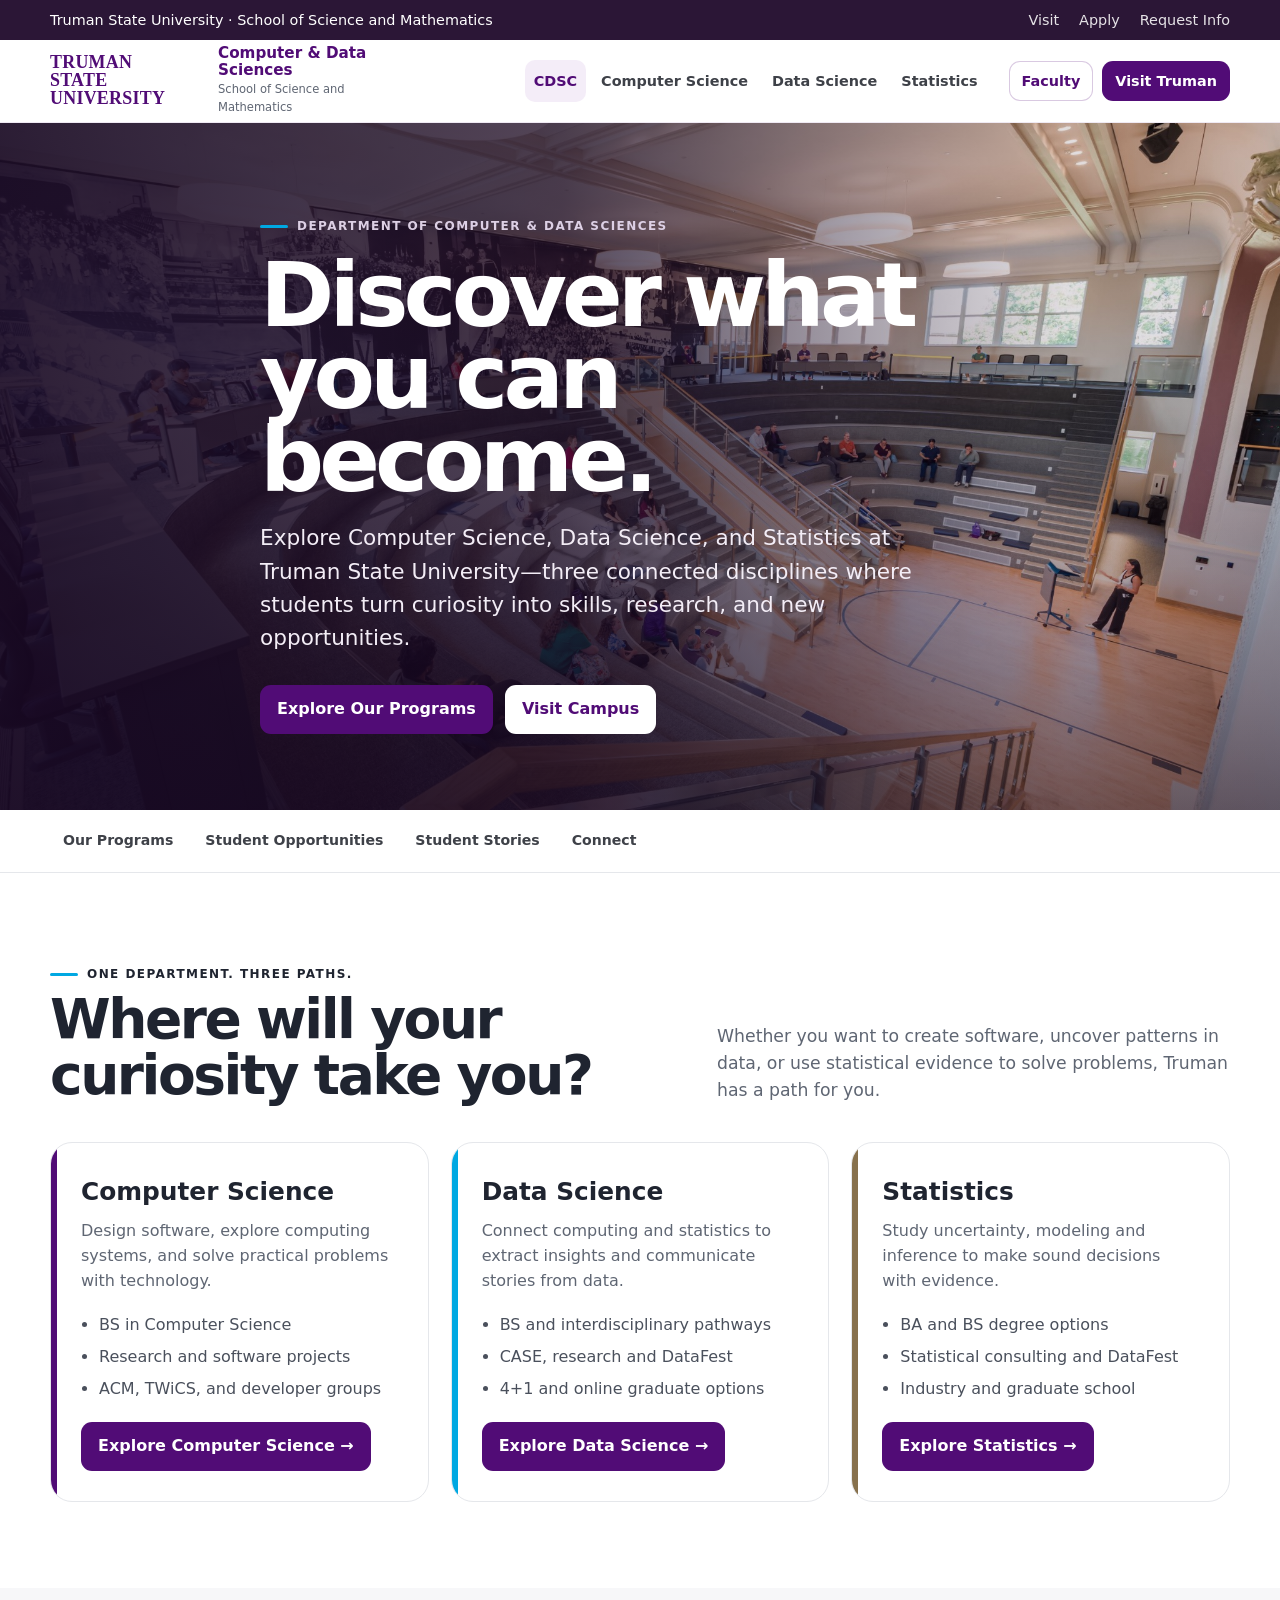
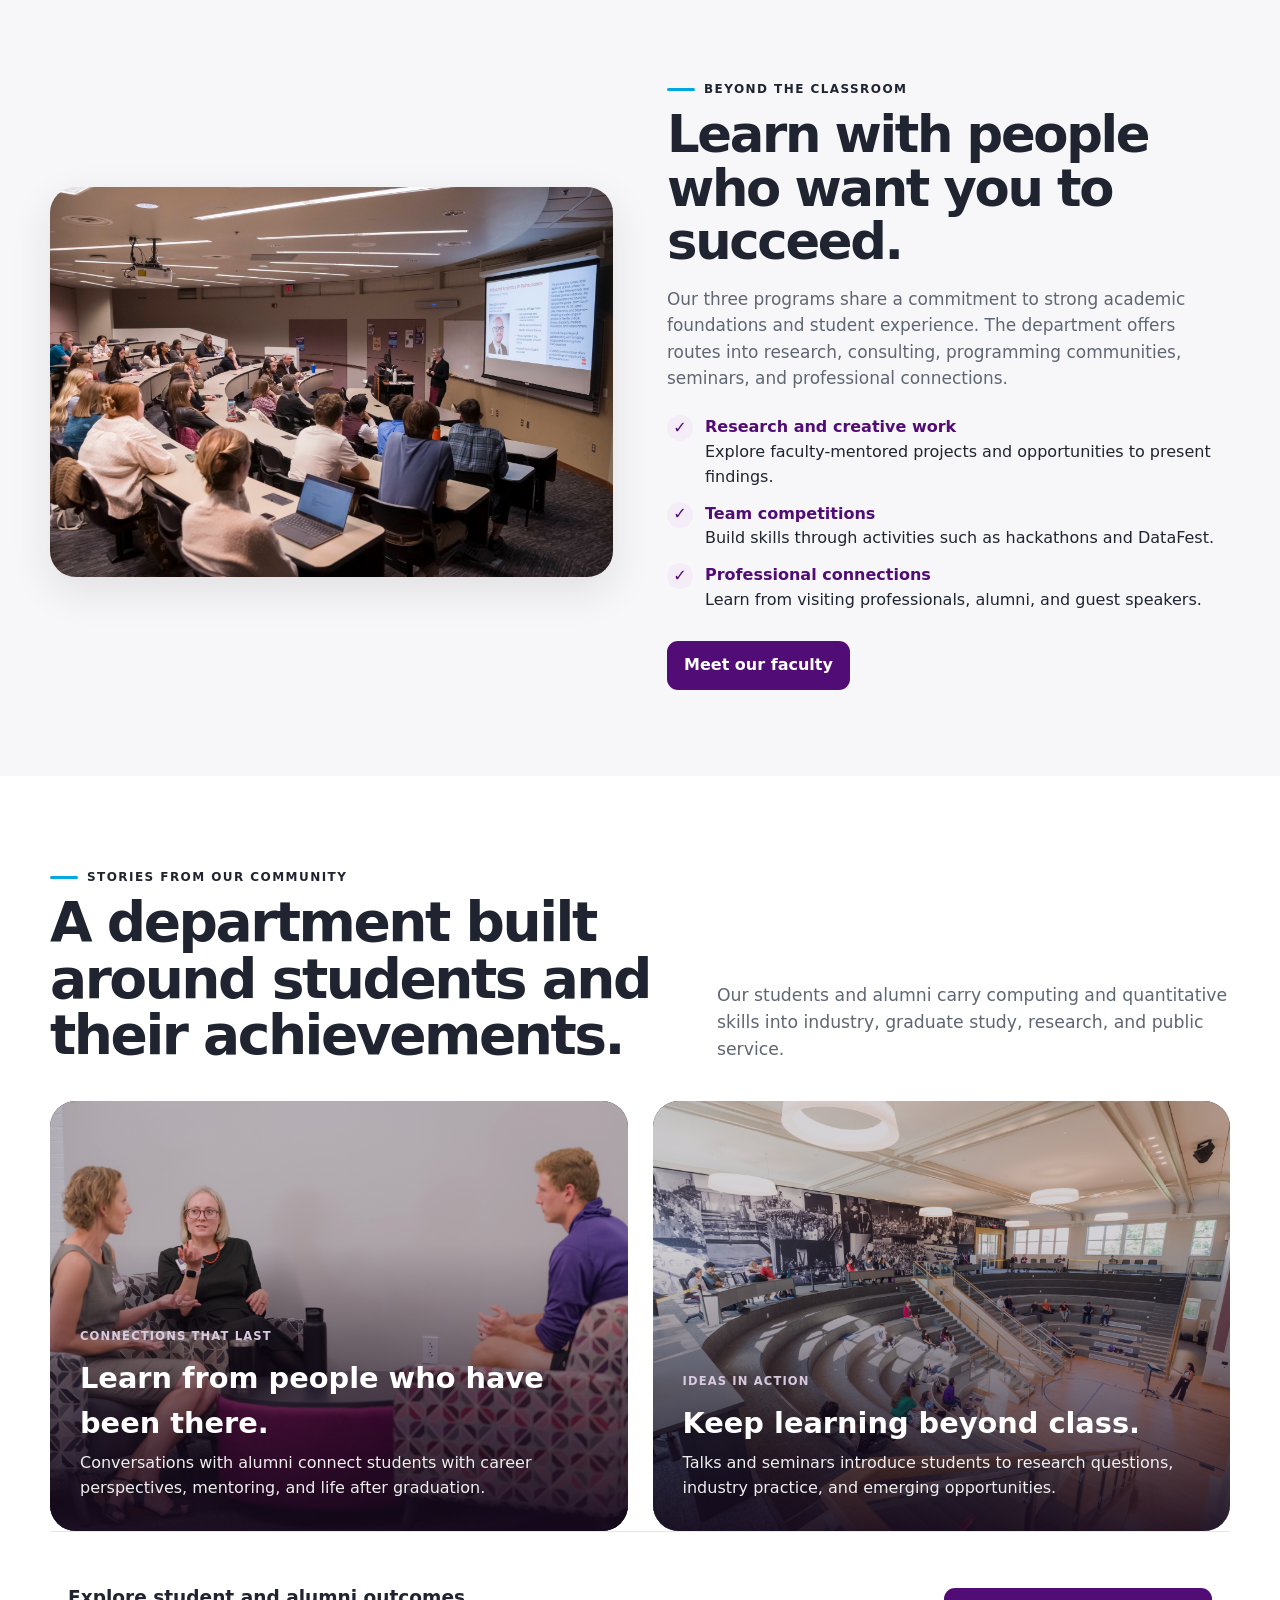
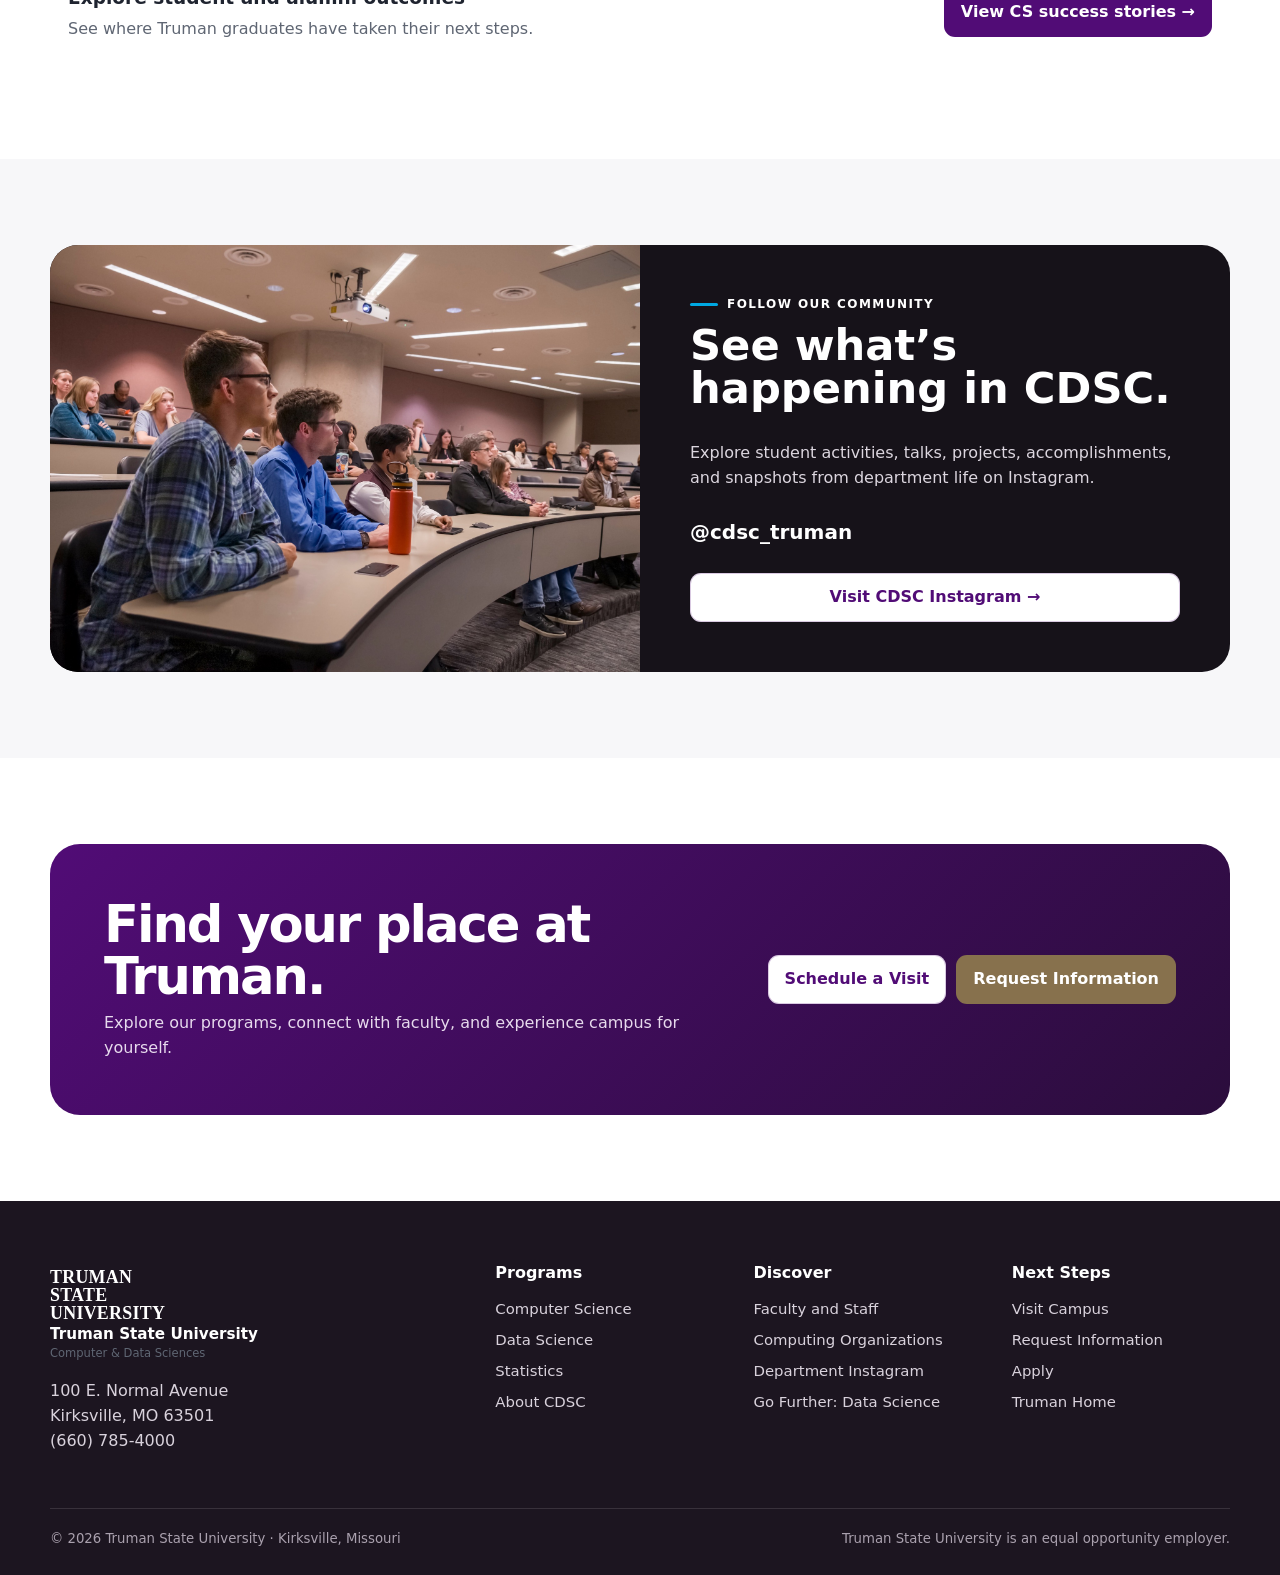
==== cdsc.html @ be10d1ea "Add files via upload" ====
<!doctype html><html lang="en"><head><meta charset="utf-8"><meta name="viewport" content="width=device-width,initial-scale=1"><meta name="description" content="Explore Computer Science, Data Science, and Statistics at Truman State University through a shared academic community."><title>Computer and Data Sciences Department | Truman State University</title><link rel="stylesheet" href="assets/style.css"></head>
<body><a class="skip-link" href="#main">Skip to content</a>
<div class="topbar"><div class="wrap"><div>Truman State University · School of Science and Mathematics</div><div class="toplinks"><a href="https://www.truman.edu/admission-aid/visit-truman/">Visit</a><a href="https://www.truman.edu/admission-aid/apply-to-truman/">Apply</a><a href="https://www.truman.edu/request-information/">Request Info</a></div></div></div>
<header class="site-header"><div class="wrap navrow"><a class="brand" href="cdsc.html" aria-label="Truman State University Computer and Data Sciences home"><img class="brand-logo" src="https://c3c5e312.delivery.rocketcdn.me/wp-content/themes/truman-theme-2025/images/logo-small.svg" alt="Truman State University logo" onerror="this.style.display='none';this.nextElementSibling.style.display='inline-block'"><span class="logo-fallback">TRUMAN<br>STATE<br>UNIVERSITY</span><span class="brand-copy"><strong>Computer &amp; Data Sciences</strong><span>School of Science and Mathematics</span></span></a><button class="mobile-toggle" type="button" aria-label="Toggle navigation" aria-expanded="false" aria-controls="localnav">☰</button><nav id="localnav" class="mainnav" aria-label="Department navigation"><a href="cdsc.html" aria-current="page">CDSC</a><a href="computer-science.html">Computer Science</a><a href="data-science.html">Data Science</a><a href="statistics.html">Statistics</a></nav><div class="nav-actions"><a class="btn btn-light btn-sm" href="https://www.truman.edu/academics/school-of-science-and-mathematics/about-the-computer-and-data-sciences-department/faculty-staff/">Faculty</a><a class="btn btn-primary btn-sm" href="https://www.truman.edu/admission-aid/visit-truman/">Visit Truman</a></div></div></header>
<main id="main"><section class="hero"><div class="hero-media"><img src="assets/images/seminar.jpg" alt="Department of Computer &amp;amp; Data Sciences at Truman State University" style="object-position:center"></div><div class="wrap hero-content"><span class="eyebrow">Department of Computer &amp; Data Sciences</span><h1>Discover what you can become.</h1><p>Explore Computer Science, Data Science, and Statistics at Truman State University—three connected disciplines where students turn curiosity into skills, research, and new opportunities.</p><div class="hero-actions"><a class="btn btn-primary" href="#programs">Explore Our Programs</a><a class="btn btn-light" href="https://www.truman.edu/admission-aid/visit-truman/">Visit Campus</a></div></div></section><nav class="hero-subnav" aria-label="Jump to section"><div class="wrap"><a href="#programs">Our Programs</a><a href="#experience">Student Opportunities</a><a href="#stories">Student Stories</a><a href="#connect">Connect</a></div></nav><section class="section" id="programs"><div class="wrap"><div class="section-head" data-reveal><div><span class="eyebrow">One department. Three paths.</span><h2>Where will your curiosity take you?</h2></div><p>Whether you want to create software, uncover patterns in data, or use statistical evidence to solve problems, Truman has a path for you.</p></div><div class="grid-3"><article class="program-card " data-reveal><h3>Computer Science</h3><p>Design software, explore computing systems, and solve practical problems with technology.</p><ul><li>BS in Computer Science</li><li>Research and software projects</li><li>ACM, TWiCS, and developer groups</li></ul><a class="btn btn-primary" href="computer-science.html">Explore Computer Science →</a></article><article class="program-card ds" data-reveal><h3>Data Science</h3><p>Connect computing and statistics to extract insights and communicate stories from data.</p><ul><li>BS and interdisciplinary pathways</li><li>CASE, research and DataFest</li><li>4+1 and online graduate options</li></ul><a class="btn btn-primary" href="data-science.html">Explore Data Science →</a></article><article class="program-card statp" data-reveal><h3>Statistics</h3><p>Study uncertainty, modeling and inference to make sound decisions with evidence.</p><ul><li>BA and BS degree options</li><li>Statistical consulting and DataFest</li><li>Industry and graduate school</li></ul><a class="btn btn-primary" href="statistics.html">Explore Statistics →</a></article></div></div></section><section class="section soft" id="experience"><div class="wrap split"><div class="media" data-reveal><img src="https://c3c5e312.delivery.rocketcdn.me/wp-content/uploads/2022/03/StudentResearchConferenceApril2016-2-of-22.jpg" alt="Students participating in an academic research event" loading="lazy" onerror="this.onerror=null;this.src='assets/images/research.jpg'"></div><div class="copy" data-reveal><span class="eyebrow">Beyond the classroom</span><h2>Learn with people who want you to succeed.</h2><p>Our three programs share a commitment to strong academic foundations and student experience. The department offers routes into research, consulting, programming communities, seminars, and professional connections.</p><div class="checklist"><div class="check"><i>✓</i><div><b>Research and creative work</b><br>Explore faculty-mentored projects and opportunities to present findings.</div></div><div class="check"><i>✓</i><div><b>Team competitions</b><br>Build skills through activities such as hackathons and DataFest.</div></div><div class="check"><i>✓</i><div><b>Professional connections</b><br>Learn from visiting professionals, alumni, and guest speakers.</div></div></div><a class="btn btn-primary" href="https://www.truman.edu/academics/school-of-science-and-mathematics/about-the-computer-and-data-sciences-department/faculty-staff/">Meet our faculty</a></div></div></section><section class="section" id="stories"><div class="wrap"><div class="section-head" data-reveal><div><span class="eyebrow">Stories from our community</span><h2>A department built around students and their achievements.</h2></div><p>Our students and alumni carry computing and quantitative skills into industry, graduate study, research, and public service.</p></div><div class="grid-2"><article class="story" data-reveal><img src="assets/images/alumni.jpg" alt="Truman student receiving advice from alumni"><div class="story-copy"><span class="story-kicker">Connections that last</span><h3>Learn from people who have been there.</h3><p>Conversations with alumni connect students with career perspectives, mentoring, and life after graduation.</p></div></article><article class="story" data-reveal><img src="assets/images/seminar.jpg" alt="Truman students listening to a visiting speaker"><div class="story-copy"><span class="story-kicker">Ideas in action</span><h3>Keep learning beyond class.</h3><p>Talks and seminars introduce students to research questions, industry practice, and emerging opportunities.</p></div></article></div><div class="quiet-band"><div class="wrap" style="padding:20px 0 0"><div><strong>Explore student and alumni outcomes</strong><p>See where Truman graduates have taken their next steps.</p></div><a class="btn btn-primary" href="computer-science.html#alumni">View CS success stories →</a></div></div></div></section><section class="section soft" id="connect"><div class="wrap"><div class="social-panel" data-reveal><img src="assets/images/students.jpg" alt="Truman student participating in a campus learning activity"><div class="social-copy"><span class="eyebrow">Follow our community</span><h2>See what’s happening in CDSC.</h2><p>Explore student activities, talks, projects, accomplishments, and snapshots from department life on Instagram.</p><div class="handle">@cdsc_truman</div><a class="btn btn-light" href="https://www.instagram.com/cdsc_truman/">Visit CDSC Instagram →</a></div></div></div></section><section class="section"><div class="wrap"><div class="cta" data-reveal><div><h2>Find your place at Truman.</h2><p>Explore our programs, connect with faculty, and experience campus for yourself.</p></div><div class="cta-actions"><a class="btn btn-light" href="https://www.truman.edu/admission-aid/visit-truman/">Schedule a Visit</a><a class="btn btn-gold" href="https://www.truman.edu/request-information/">Request Information</a></div></div></div></section></main><footer class="footer"><div class="wrap"><div class="footer-grid"><div><a class="brand" href="cdsc.html"><img class="brand-logo" src="https://c3c5e312.delivery.rocketcdn.me/wp-content/themes/truman-theme-2025/images/logo-small.svg" alt="Truman State University logo" onerror="this.style.display='none';this.nextElementSibling.style.display='inline-block'"><span class="logo-fallback">TRUMAN<br>STATE<br>UNIVERSITY</span><span class="brand-copy"><strong>Truman State University</strong><span>Computer &amp; Data Sciences</span></span></a><p style="margin-top:16px;max-width:310px;color:#d9d2dc">100 E. Normal Avenue<br>Kirksville, MO 63501<br>(660) 785-4000</p></div><div><h4>Programs</h4><a href="computer-science.html">Computer Science</a><a href="data-science.html">Data Science</a><a href="statistics.html">Statistics</a><a href="cdsc.html">About CDSC</a></div><div><h4>Discover</h4><a href="https://www.truman.edu/academics/school-of-science-and-mathematics/about-the-computer-and-data-sciences-department/faculty-staff/">Faculty and Staff</a><a href="https://www.truman.edu/majors-programs/majors-minors/computer-science-major/computer-science-student-organizations/">Computing Organizations</a><a href="https://www.instagram.com/cdsc_truman/">Department Instagram</a><a href="https://data.truman.edu/">Go Further: Data Science</a></div><div><h4>Next Steps</h4><a href="https://www.truman.edu/admission-aid/visit-truman/">Visit Campus</a><a href="https://www.truman.edu/request-information/">Request Information</a><a href="https://www.truman.edu/admission-aid/apply-to-truman/">Apply</a><a href="https://www.truman.edu/">Truman Home</a></div></div><div class="footer-note"><span>© <span data-year>2026</span> Truman State University · Kirksville, Missouri</span><span>Truman State University is an equal opportunity employer.</span></div></div></footer><script src="assets/script.js" defer></script></body></html>
---- assets/style.css ----
:root{
  --purple:#510C76;
  --purple-700:#3b0759;
  --purple-100:#f4edf8;
  --gold:#87714D;
  --blue:#00A8E2;
  --ink:#1f2430;
  --muted:#5f6673;
  --line:#e5e7eb;
  --paper:#ffffff;
  --soft:#f7f7f9;
  --max:1180px;
  --shadow:0 14px 40px rgba(29,18,38,.10);
  --radius:20px;
}
*{box-sizing:border-box}
html{scroll-behavior:smooth}
body{margin:0;font-family:Inter,ui-sans-serif,system-ui,-apple-system,BlinkMacSystemFont,"Segoe UI",sans-serif;color:var(--ink);background:var(--paper);line-height:1.55}
a{color:inherit;text-decoration:none}
img{max-width:100%;display:block}
button{font:inherit}
.skip-link{position:absolute;left:-9999px;top:auto}.skip-link:focus{left:16px;top:16px;background:#fff;padding:10px 14px;z-index:999;border-radius:8px;box-shadow:var(--shadow)}
.topbar{background:#2b1636;color:#fff;font-size:.9rem}.topbar .wrap{min-height:40px;display:flex;align-items:center;justify-content:space-between;gap:20px}.toplinks{display:flex;gap:20px;flex-wrap:wrap}.toplinks a{opacity:.88}.toplinks a:hover{opacity:1;text-decoration:underline}
.wrap{width:min(var(--max),calc(100% - 36px));margin:0 auto}
.site-header{position:sticky;top:0;z-index:100;background:rgba(255,255,255,.96);backdrop-filter:blur(12px);border-bottom:1px solid rgba(81,12,118,.09)}
.navrow{min-height:82px;display:flex;align-items:center;gap:28px}.brand{display:flex;align-items:center;gap:14px;min-width:260px}.brand-mark{width:44px;height:44px;border-radius:12px;background:var(--purple);color:#fff;display:grid;place-items:center;font-weight:900;font-size:1.2rem;letter-spacing:-.04em}.brand-copy strong{display:block;color:var(--purple);font-size:1rem;line-height:1.1}.brand-copy span{display:block;font-size:.76rem;color:var(--muted);margin-top:3px}
.mainnav{display:flex;align-items:center;gap:6px;margin-left:auto}.mainnav a{padding:10px 11px;border-radius:10px;font-weight:700;font-size:.91rem;color:#3e4148}.mainnav a:hover,.mainnav a[aria-current="page"]{background:var(--purple-100);color:var(--purple)}
.nav-actions{display:flex;gap:9px}.btn{display:inline-flex;align-items:center;justify-content:center;gap:8px;border:0;border-radius:11px;padding:12px 17px;font-weight:800;cursor:pointer;transition:.2s ease}.btn-primary{background:var(--purple);color:#fff}.btn-primary:hover{background:var(--purple-700);transform:translateY(-1px)}.btn-light{background:#fff;color:var(--purple);box-shadow:inset 0 0 0 1px rgba(81,12,118,.22)}.btn-light:hover{background:var(--purple-100)}.btn-gold{background:var(--gold);color:#fff}.btn-sm{padding:9px 13px;font-size:.9rem}.mobile-toggle{display:none;background:none;border:0;font-size:1.5rem;color:var(--purple)}
.hero{position:relative;min-height:610px;display:grid;align-items:end;overflow:hidden;background:#1d1125}.hero-media{position:absolute;inset:0}.hero-media img{width:100%;height:100%;object-fit:cover}.hero-media:after{content:"";position:absolute;inset:0;background:linear-gradient(90deg,rgba(24,8,34,.91) 0%,rgba(24,8,34,.72) 43%,rgba(24,8,34,.18) 75%),linear-gradient(0deg,rgba(20,10,28,.66) 0%,transparent 45%)}.hero-content{position:relative;z-index:2;padding:88px 0 76px;color:#fff;max-width:760px}.eyebrow{display:inline-flex;align-items:center;gap:9px;text-transform:uppercase;letter-spacing:.12em;font-weight:900;font-size:.75rem}.hero .eyebrow{color:#ddd0e5}.eyebrow:before{content:"";width:28px;height:3px;background:var(--blue);border-radius:4px}.hero h1{font-size:clamp(3.3rem,7vw,6.4rem);line-height:.92;letter-spacing:-.055em;margin:18px 0 20px;max-width:830px}.hero p{font-size:clamp(1.12rem,2vw,1.35rem);max-width:700px;color:#f3edf6;margin:0 0 30px}.hero-actions{display:flex;gap:12px;flex-wrap:wrap}.hero .btn-light{box-shadow:none}
.page-hero{position:relative;overflow:hidden;background:linear-gradient(135deg,#2a1038,var(--purple));color:#fff;padding:82px 0 76px}.page-hero:after{content:"";position:absolute;width:450px;height:450px;border-radius:50%;right:-120px;top:-180px;border:80px solid rgba(255,255,255,.05)}.page-hero h1{font-size:clamp(2.8rem,6vw,5.4rem);letter-spacing:-.05em;line-height:1;margin:12px 0 20px}.page-hero p{max-width:780px;font-size:1.25rem;color:#efe7f3}
.quickbar{background:#fff;border-bottom:1px solid var(--line)}.quickgrid{display:grid;grid-template-columns:repeat(4,1fr);gap:0}.quickfact{padding:25px 24px;border-right:1px solid var(--line)}.quickfact:last-child{border-right:0}.quickfact strong{display:block;color:var(--purple);font-size:1.02rem}.quickfact span{display:block;font-size:.91rem;color:var(--muted);margin-top:3px}
.section{padding:86px 0}.section.soft{background:var(--soft)}.section.purple{background:var(--purple);color:#fff}.section-head{display:grid;grid-template-columns:1.1fr .9fr;gap:40px;align-items:end;margin-bottom:38px}.section-head h2{font-size:clamp(2.1rem,4.3vw,3.6rem);letter-spacing:-.045em;line-height:1.02;margin:8px 0 0}.section-head p{color:var(--muted);font-size:1.08rem;margin:0}.purple .section-head p{color:#eadff0}.purple .eyebrow{color:#eadff0}
.grid-3{display:grid;grid-template-columns:repeat(3,1fr);gap:22px}.grid-2{display:grid;grid-template-columns:repeat(2,1fr);gap:25px}.grid-4{display:grid;grid-template-columns:repeat(4,1fr);gap:18px}.card{background:#fff;border:1px solid var(--line);border-radius:var(--radius);overflow:hidden;box-shadow:0 8px 26px rgba(20,20,30,.05)}.card-body{padding:25px}.card h3{margin:0 0 8px;font-size:1.3rem;color:#25252a}.card p{margin:0;color:var(--muted)}.card .tag{display:inline-block;background:var(--purple-100);color:var(--purple);padding:6px 9px;border-radius:999px;font-size:.72rem;font-weight:900;text-transform:uppercase;letter-spacing:.08em;margin-bottom:15px}.card-media{height:220px;overflow:hidden;background:#ddd}.card-media img{width:100%;height:100%;object-fit:cover;transition:transform .5s ease}.card:hover .card-media img{transform:scale(1.035)}.card-link{display:inline-flex;align-items:center;gap:6px;color:var(--purple);font-weight:800;margin-top:18px}.card-link:hover{text-decoration:underline}.feature-card{padding:28px;border-radius:var(--radius);background:#fff;border:1px solid var(--line)}.feature-icon{width:46px;height:46px;border-radius:14px;background:var(--purple-100);color:var(--purple);display:grid;place-items:center;font-weight:900;margin-bottom:18px}.feature-card h3{margin:0 0 8px;font-size:1.18rem}.feature-card p{margin:0;color:var(--muted)}
.split{display:grid;grid-template-columns:1fr 1fr;gap:54px;align-items:center}.split.reverse .media{order:2}.media{border-radius:26px;overflow:hidden;min-height:390px;box-shadow:var(--shadow);background:#eee}.media img{width:100%;height:100%;min-height:390px;object-fit:cover}.copy h2{font-size:clamp(2.2rem,4vw,3.4rem);line-height:1.04;letter-spacing:-.045em;margin:10px 0 18px}.copy p{color:var(--muted);font-size:1.06rem}.checklist{display:grid;gap:12px;margin:24px 0 28px}.check{display:flex;gap:12px;align-items:flex-start}.check b{color:var(--purple)}.check i{font-style:normal;width:26px;height:26px;border-radius:50%;background:var(--purple-100);color:var(--purple);display:grid;place-items:center;font-weight:900;flex:0 0 auto}
.story{position:relative;border-radius:26px;overflow:hidden;min-height:430px;background:#24122f;color:#fff}.story>img{position:absolute;inset:0;width:100%;height:100%;object-fit:cover}.story:after{content:"";position:absolute;inset:0;background:linear-gradient(0deg,rgba(21,9,28,.92),rgba(21,9,28,.18) 67%)}.story-copy{position:absolute;z-index:2;left:0;right:0;bottom:0;padding:30px}.story-copy h3{font-size:1.8rem;margin:8px 0 6px}.story-copy p{margin:0;color:#eee}.story-kicker{font-weight:900;color:#d8c9df;text-transform:uppercase;letter-spacing:.1em;font-size:.72rem}
.logo-list{display:flex;flex-wrap:wrap;gap:10px}.pill{padding:9px 13px;background:#fff;border:1px solid var(--line);border-radius:999px;color:#494f59;font-weight:700;font-size:.9rem}
.stats-band{display:grid;grid-template-columns:repeat(4,1fr);gap:16px}.stat{padding:24px;border-radius:18px;background:rgba(255,255,255,.09);border:1px solid rgba(255,255,255,.18)}.stat strong{font-size:1.55rem;display:block}.stat span{color:#eadff0;font-size:.9rem}
.cta{background:linear-gradient(135deg,var(--purple),#2b0d3c);color:#fff;border-radius:30px;padding:54px;display:flex;align-items:center;justify-content:space-between;gap:40px}.cta h2{font-size:clamp(2rem,4vw,3.2rem);margin:0 0 9px;line-height:1.02;letter-spacing:-.04em}.cta p{margin:0;color:#e7daed;max-width:700px}.cta-actions{display:flex;gap:10px;flex-wrap:wrap;min-width:max-content}
.program-card{padding:30px;background:#fff;border-radius:22px;border:1px solid var(--line);position:relative;overflow:hidden}.program-card:before{content:"";position:absolute;left:0;top:0;bottom:0;width:6px;background:var(--purple)}.program-card.ds:before{background:var(--blue)}.program-card.statp:before{background:var(--gold)}.program-card h3{font-size:1.55rem;margin:0 0 8px}.program-card p{color:var(--muted);margin:0 0 20px}.program-card ul{padding-left:18px;margin:0 0 20px;color:#4a505c}.program-card li{margin:7px 0}
.social-panel{border-radius:28px;background:#161219;color:#fff;display:grid;grid-template-columns:1fr 1fr;overflow:hidden}.social-panel img{width:100%;height:100%;min-height:420px;object-fit:cover}.social-copy{padding:50px;display:flex;flex-direction:column;justify-content:center}.social-copy h2{font-size:2.7rem;margin:10px 0 15px;line-height:1}.social-copy p{color:#dcd6df}.handle{font-size:1.25rem;font-weight:900;color:#fff;margin:10px 0 25px}
.footer{background:#1c1520;color:#d9d2dc;padding:60px 0 26px}.footer-grid{display:grid;grid-template-columns:1.3fr repeat(3,.7fr);gap:40px}.footer h4{color:#fff;margin:0 0 12px}.footer a{display:block;color:#d9d2dc;margin:8px 0;font-size:.93rem}.footer a:hover{color:#fff;text-decoration:underline}.footer .brand-copy strong{color:#fff}.footer-note{border-top:1px solid rgba(255,255,255,.12);padding-top:20px;margin-top:38px;font-size:.83rem;color:#aaa1ae;display:flex;justify-content:space-between;gap:20px;flex-wrap:wrap}
.prototype-note{background:#fff9e9;border:1px solid #ead8a3;color:#5a4b24;padding:13px 16px;border-radius:12px;font-size:.88rem;margin:20px 0 0}
@media(max-width:980px){.mainnav,.nav-actions{display:none}.mobile-toggle{display:block;margin-left:auto}.mainnav.open{display:flex;position:absolute;top:82px;left:0;right:0;background:#fff;flex-direction:column;align-items:stretch;padding:16px 18px 20px;border-bottom:1px solid var(--line);box-shadow:var(--shadow)}.mainnav.open a{padding:13px}.hero{min-height:560px}.quickgrid{grid-template-columns:repeat(2,1fr)}.quickfact:nth-child(2){border-right:0}.quickfact:nth-child(-n+2){border-bottom:1px solid var(--line)}.section-head{grid-template-columns:1fr;gap:14px}.grid-4{grid-template-columns:repeat(2,1fr)}.grid-3{grid-template-columns:1fr 1fr}.split{grid-template-columns:1fr;gap:30px}.split.reverse .media{order:0}.footer-grid{grid-template-columns:1fr 1fr}.social-panel{grid-template-columns:1fr}.social-panel img{min-height:320px}.cta{align-items:flex-start;flex-direction:column}.cta-actions{min-width:0}.stats-band{grid-template-columns:1fr 1fr}}
@media(max-width:650px){.wrap{width:min(var(--max),calc(100% - 24px))}.topbar{display:none}.navrow{min-height:72px}.brand{min-width:0}.brand-copy span{display:none}.mainnav.open{top:72px}.hero{min-height:620px}.hero-content{padding:72px 0 54px}.hero h1{font-size:3.5rem}.grid-3,.grid-2,.grid-4{grid-template-columns:1fr}.quickgrid{grid-template-columns:1fr}.quickfact{border-right:0;border-bottom:1px solid var(--line)!important}.section{padding:64px 0}.media,.media img{min-height:300px}.footer-grid{grid-template-columns:1fr}.social-copy{padding:34px 24px}.cta{padding:34px 24px}.stats-band{grid-template-columns:1fr}.page-hero{padding:62px 0}.page-hero h1{font-size:3.2rem}}

/* Version 3 adjustments retain the editorial, image-led layout of the initial design. */
:root { --purple:#510C76; --purple-700:#3b0759; --purple-100:#f4edf8; --gold:#87714D; --blue:#00A8E2; }
:focus-visible{outline:3px solid var(--blue);outline-offset:4px}
img{background:#eceaf0}
.section[id]{scroll-margin-top:98px}
.navrow{gap:22px}
.brand-logo{width:156px;max-height:55px;object-fit:contain;object-position:left center;background:transparent;flex:0 0 auto}
.logo-fallback{display:none;flex:0 0 156px;max-width:156px;font:900 1.12rem/1.0 Georgia,serif;letter-spacing:.015em;color:var(--purple)}
.footer .logo-fallback{color:#fff}
.brand{min-width:250px;gap:12px}
.brand-copy strong{color:var(--purple);font-size:.95rem}
.brand-copy span{font-size:.72rem}
.footer .brand-logo{filter:none}
.footer .brand-copy strong{color:#fff}
.mainnav a{font-size:.9rem;padding:10px 9px}
.hero{min-height:590px}
.hero-media img{background:#20122b;object-position:center 44%}
.hero:before{content:"";position:absolute;inset:0;background:linear-gradient(90deg,rgba(24,8,34,.91) 0%,rgba(24,8,34,.74) 44%,rgba(24,8,34,.13) 83%);z-index:1}
.hero-media:after{background:linear-gradient(0deg,rgba(20,10,28,.56) 0%,transparent 58%)}
.hero-content{z-index:2}
.hero h1{max-width:850px}
.hero p{max-width:710px}
.hero-statement{display:block;max-width:720px;font-size:1rem;color:#efe5f5;margin:14px 0 24px}
.feature-icon{font-size:1.02rem}
.feature-card{transition:transform .22s,box-shadow .22s}
.feature-card:hover{transform:translateY(-4px);box-shadow:var(--shadow)}
.feature-card h3{font-size:1.2rem}
.link-inline{display:inline-flex;align-items:center;gap:7px;color:var(--purple);font-weight:800;margin-top:18px}
.link-inline:hover{text-decoration:underline}
.section-head h2{max-width:850px}
.story-row{display:grid;grid-template-columns:repeat(3,minmax(0,1fr));gap:18px}
.profile-card{background:#fff;border:1px solid var(--line);border-radius:20px;padding:27px;box-shadow:0 8px 25px rgba(25,17,30,.045)}
.profile-card h3{font-size:1.28rem;margin:0 0 8px;line-height:1.2}
.profile-card p{color:var(--muted);margin:0 0 8px}
.profile-card .tag{display:inline-block;background:var(--purple-100);color:var(--purple);padding:7px 10px;border-radius:999px;font-size:.73rem;font-weight:900;letter-spacing:.06em;text-transform:uppercase;margin-bottom:15px}
.profile-card .role{font-size:.93rem;color:#4f5561}
.profile-card.highlight{background:#2a143c;border-color:#2a143c;color:#fff}
.profile-card.highlight .tag{background:rgba(255,255,255,.13);color:#eadcf2}
.profile-card.highlight .role,.profile-card.highlight p{color:#e2d5e8}
.profile-card a{display:inline-flex;margin-top:12px;color:var(--purple);font-weight:800}
.narrow-content{max-width:800px}
.secondary-links{display:flex;flex-wrap:wrap;gap:10px;margin-top:22px}
.secondary-links .pill{display:inline-flex;gap:6px;align-items:center;background:#fff;color:var(--purple)}
.quiet-band{border-top:1px solid var(--line);padding:32px 0}
.quiet-band .wrap{display:flex;justify-content:space-between;align-items:center;gap:20px;flex-wrap:wrap}
.quiet-band strong{font-size:1.16rem}
.quiet-band p{color:var(--muted);margin:4px 0 0}
.media-stack{display:grid;grid-template-columns:1.15fr .85fr;gap:16px;align-items:stretch}
.media-stack img{width:100%;height:100%;min-height:230px;object-fit:cover;border-radius:20px}
.media-stack .small-stack{display:grid;gap:16px}
.media-stack .small-stack img{min-height:110px}
.micro-label{display:block;color:#7d6f89;text-transform:uppercase;font-size:.76rem;font-weight:900;letter-spacing:.11em;margin-bottom:7px}
.purple .micro-label{color:#dfcce9}
.org-tiles{display:grid;grid-template-columns:repeat(3,minmax(0,1fr));gap:19px}
.org-tile{border:1px solid var(--line);background:#fff;border-radius:20px;padding:26px}
.org-tile .org-abbrev{display:inline-flex;font-size:.8rem;font-weight:900;letter-spacing:.07em;color:var(--purple);background:var(--purple-100);padding:7px 12px;border-radius:9px;margin-bottom:15px}
.org-tile h3{margin:0 0 8px;font-size:1.22rem}
.org-tile p{color:var(--muted);margin:0}
.org-tile .link-inline{margin-top:14px}
.cta-actions{max-width:100%}
.hero-subnav{background:#fff;border-bottom:1px solid var(--line)}
.hero-subnav .wrap{display:flex;gap:6px;overflow-x:auto;padding:11px 0;scrollbar-width:none}
.hero-subnav a{white-space:nowrap;padding:9px 13px;border-radius:10px;color:#3e4148;font-weight:700;font-size:.88rem}
.hero-subnav a:hover{color:var(--purple);background:var(--purple-100)}
.story-image{max-height:440px}
.quote-exact{margin:0 0 20px;padding-left:20px;border-left:4px solid var(--blue);font-size:1.22rem;line-height:1.55;color:#2c2731}
.kicker-link{color:var(--purple);font-weight:800}
.section.purple .pill{background:rgba(255,255,255,.11);border-color:rgba(255,255,255,.2);color:#fff}
.panel-cta{background:#f7f1fa;padding:22px 26px;border-radius:19px;border-left:5px solid var(--purple)}
.panel-cta h3{margin:0 0 7px;font-size:1.2rem}
.panel-cta p{color:var(--muted);margin:0}
.fineprint{font-size:.85rem;color:var(--muted)}
.timeline-highlights{display:grid;grid-template-columns:repeat(2,1fr);gap:12px}
.timeline-highlights div{padding:19px;background:#fff;border-radius:15px;border:1px solid var(--line)}
.timeline-highlights b{display:block;color:var(--purple)}
.timeline-highlights span{color:var(--muted);font-size:.95rem}
[data-reveal]{opacity:1;transform:none}
.js-motion [data-reveal]{opacity:0;transform:translateY(22px);transition:opacity .7s ease,transform .7s ease}
.js-motion [data-reveal].is-visible{opacity:1;transform:none}
@media (prefers-reduced-motion: reduce){html{scroll-behavior:auto}.js-motion [data-reveal]{opacity:1;transform:none;transition:none}}
@media (max-width:1100px){.brand{min-width:210px}.brand-logo{width:126px}.logo-fallback{flex-basis:126px;max-width:126px;font-size:.96rem}.navrow{gap:12px}.nav-actions{gap:6px}}
@media (max-width:980px){.navrow{position:relative}.mainnav.open{top:calc(100% - 1px)}.story-row{grid-template-columns:1fr 1fr}.org-tiles{grid-template-columns:1fr 1fr}}
@media (max-width:650px){.brand-logo{width:120px}.logo-fallback{flex-basis:120px;max-width:120px;font-size:.9rem}.brand-copy strong{font-size:.86rem}.hero{min-height:600px}.hero h1{font-size:clamp(3rem,10.8vw,4.4rem)}.hero-content{padding-top:64px}.hero-media img{object-position:center}.story-row,.org-tiles,.media-stack,.timeline-highlights{grid-template-columns:1fr}.media-stack .small-stack{grid-template-columns:1fr 1fr}.media-stack .small-stack img{min-height:160px}.profile-card{padding:23px}.quiet-band .wrap{align-items:flex-start}}
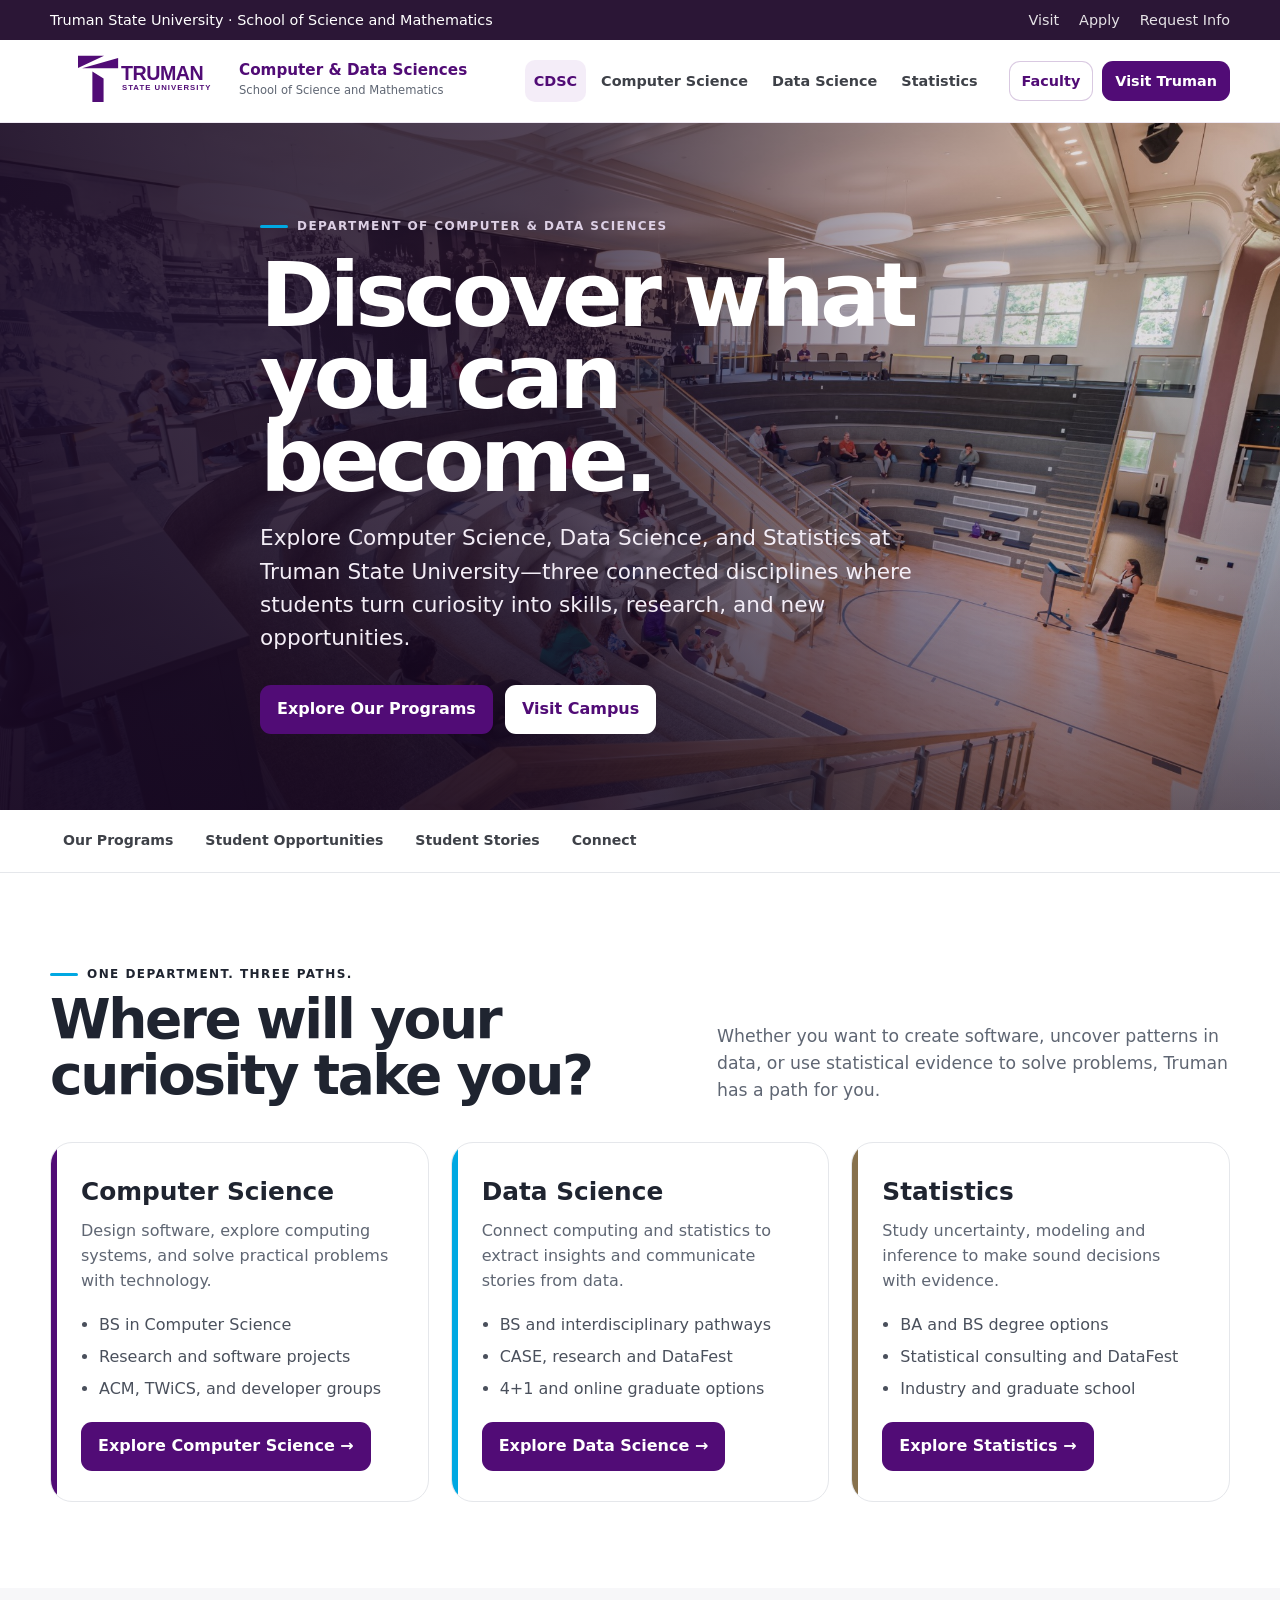
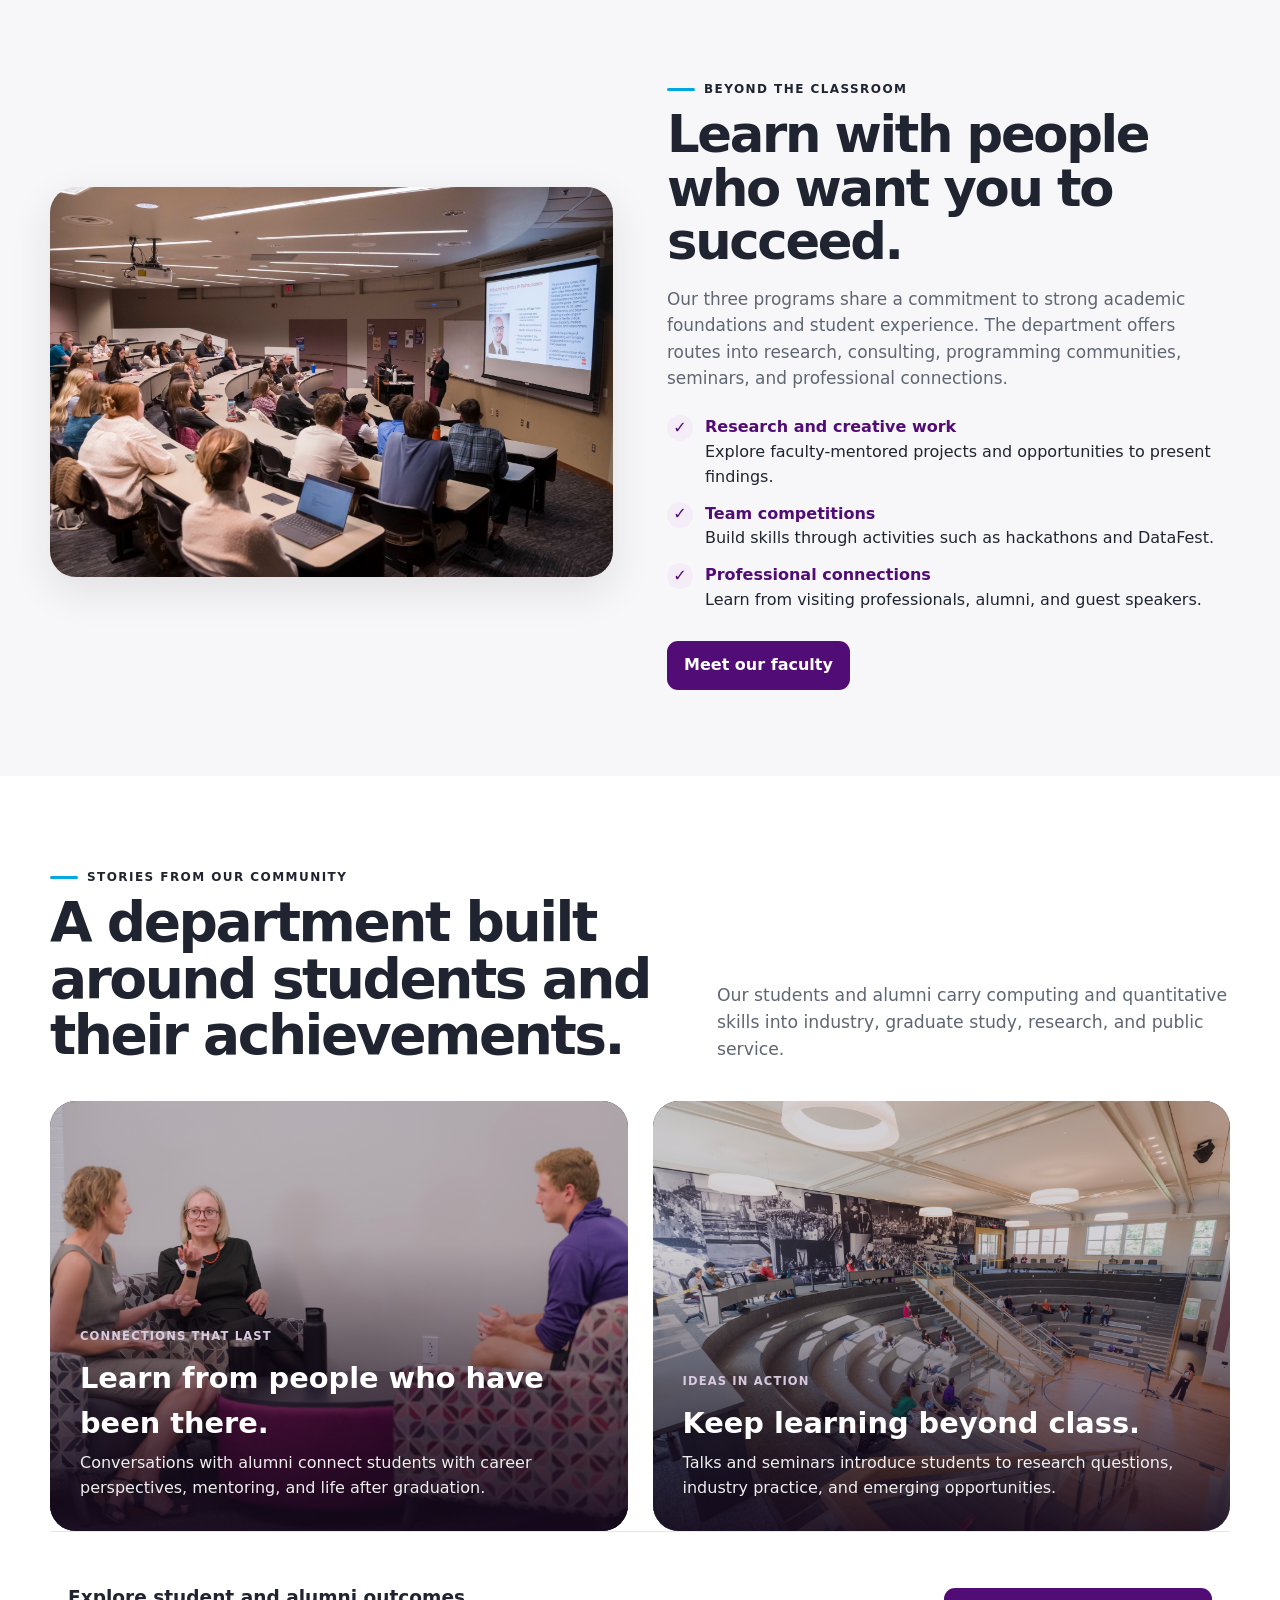
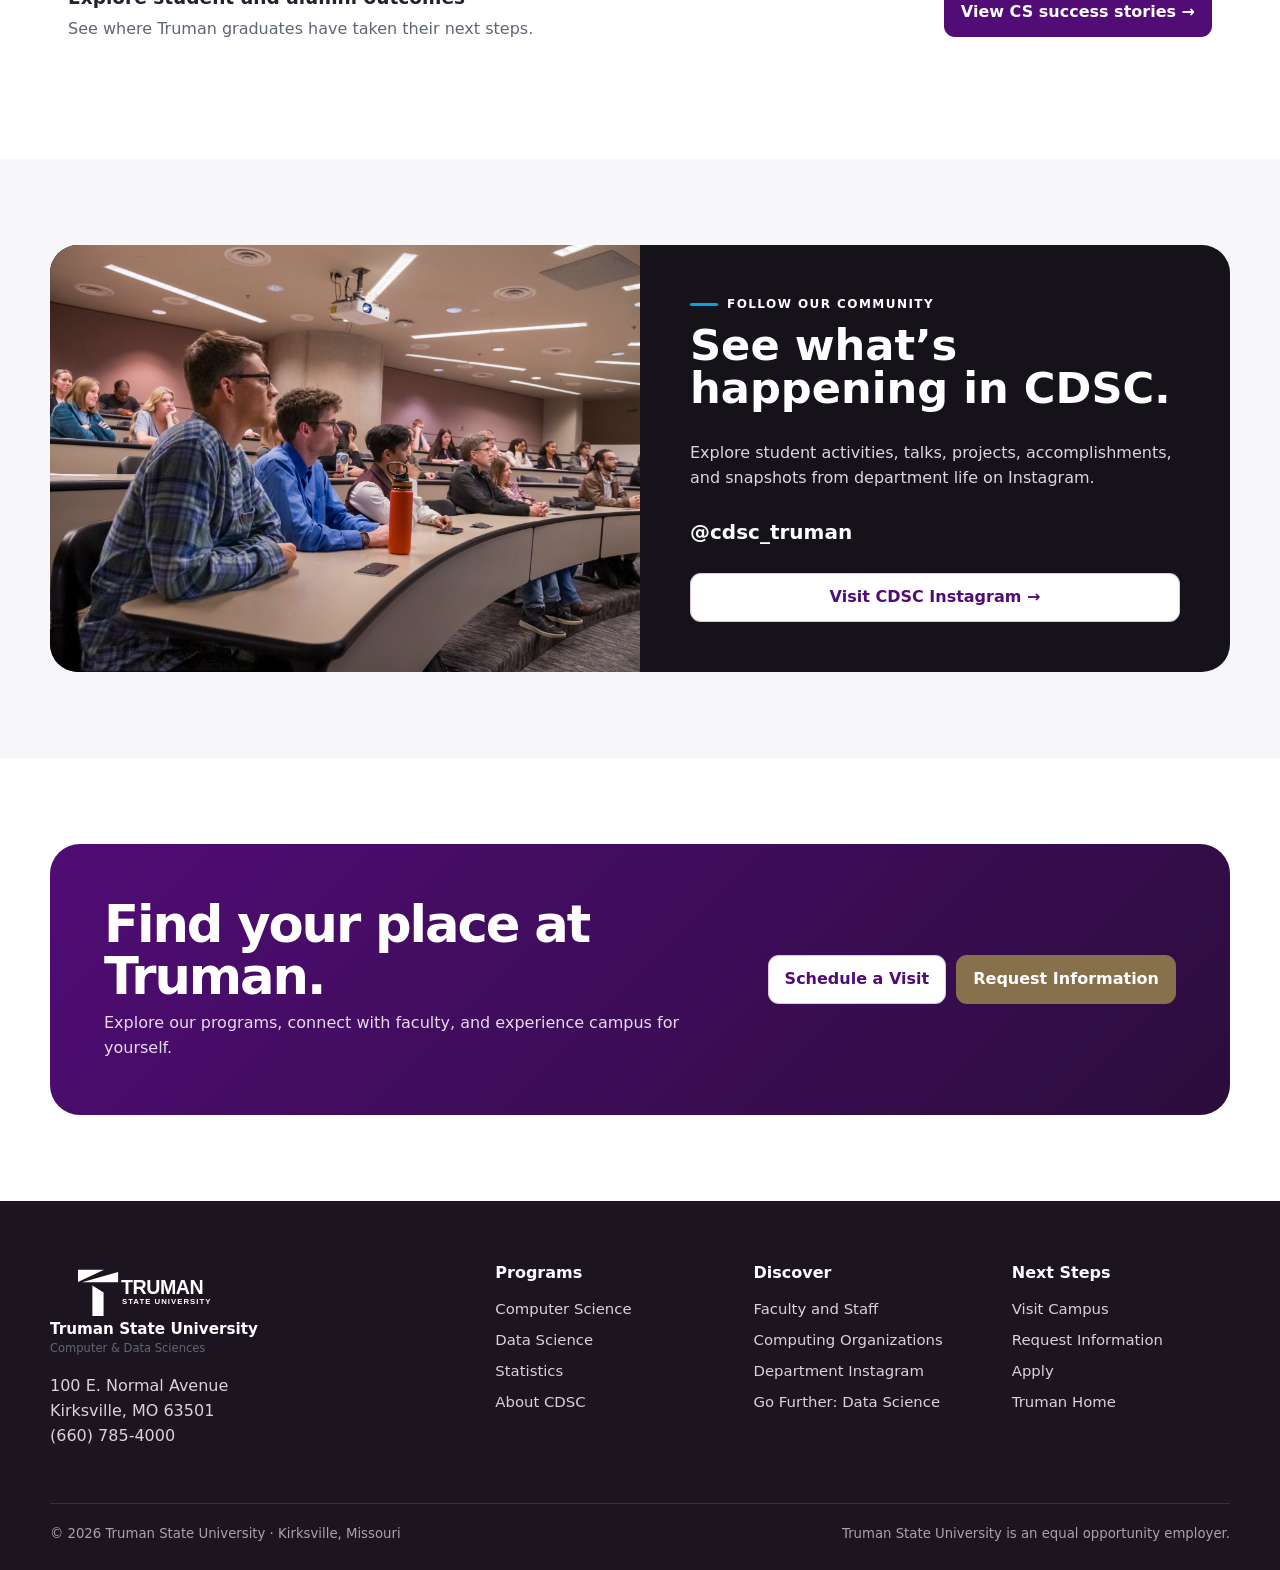
==== commit 14d4d7f4: "Changes to the CS Alumni success stories" ====
--- a/cdsc.html
+++ b/cdsc.html
@@ -1,5 +1,5 @@
 <!doctype html><html lang="en"><head><meta charset="utf-8"><meta name="viewport" content="width=device-width,initial-scale=1"><meta name="description" content="Explore Computer Science, Data Science, and Statistics at Truman State University through a shared academic community."><title>Computer and Data Sciences Department | Truman State University</title><link rel="stylesheet" href="assets/style.css"></head>
 <body><a class="skip-link" href="#main">Skip to content</a>
 <div class="topbar"><div class="wrap"><div>Truman State University · School of Science and Mathematics</div><div class="toplinks"><a href="https://www.truman.edu/admission-aid/visit-truman/">Visit</a><a href="https://www.truman.edu/admission-aid/apply-to-truman/">Apply</a><a href="https://www.truman.edu/request-information/">Request Info</a></div></div></div>
-<header class="site-header"><div class="wrap navrow"><a class="brand" href="cdsc.html" aria-label="Truman State University Computer and Data Sciences home"><img class="brand-logo" src="https://c3c5e312.delivery.rocketcdn.me/wp-content/themes/truman-theme-2025/images/logo-small.svg" alt="Truman State University logo" onerror="this.style.display='none';this.nextElementSibling.style.display='inline-block'"><span class="logo-fallback">TRUMAN<br>STATE<br>UNIVERSITY</span><span class="brand-copy"><strong>Computer &amp; Data Sciences</strong><span>School of Science and Mathematics</span></span></a><button class="mobile-toggle" type="button" aria-label="Toggle navigation" aria-expanded="false" aria-controls="localnav">☰</button><nav id="localnav" class="mainnav" aria-label="Department navigation"><a href="cdsc.html" aria-current="page">CDSC</a><a href="computer-science.html">Computer Science</a><a href="data-science.html">Data Science</a><a href="statistics.html">Statistics</a></nav><div class="nav-actions"><a class="btn btn-light btn-sm" href="https://www.truman.edu/academics/school-of-science-and-mathematics/about-the-computer-and-data-sciences-department/faculty-staff/">Faculty</a><a class="btn btn-primary btn-sm" href="https://www.truman.edu/admission-aid/visit-truman/">Visit Truman</a></div></div></header>
-<main id="main"><section class="hero"><div class="hero-media"><img src="assets/images/seminar.jpg" alt="Department of Computer &amp;amp; Data Sciences at Truman State University" style="object-position:center"></div><div class="wrap hero-content"><span class="eyebrow">Department of Computer &amp; Data Sciences</span><h1>Discover what you can become.</h1><p>Explore Computer Science, Data Science, and Statistics at Truman State University—three connected disciplines where students turn curiosity into skills, research, and new opportunities.</p><div class="hero-actions"><a class="btn btn-primary" href="#programs">Explore Our Programs</a><a class="btn btn-light" href="https://www.truman.edu/admission-aid/visit-truman/">Visit Campus</a></div></div></section><nav class="hero-subnav" aria-label="Jump to section"><div class="wrap"><a href="#programs">Our Programs</a><a href="#experience">Student Opportunities</a><a href="#stories">Student Stories</a><a href="#connect">Connect</a></div></nav><section class="section" id="programs"><div class="wrap"><div class="section-head" data-reveal><div><span class="eyebrow">One department. Three paths.</span><h2>Where will your curiosity take you?</h2></div><p>Whether you want to create software, uncover patterns in data, or use statistical evidence to solve problems, Truman has a path for you.</p></div><div class="grid-3"><article class="program-card " data-reveal><h3>Computer Science</h3><p>Design software, explore computing systems, and solve practical problems with technology.</p><ul><li>BS in Computer Science</li><li>Research and software projects</li><li>ACM, TWiCS, and developer groups</li></ul><a class="btn btn-primary" href="computer-science.html">Explore Computer Science →</a></article><article class="program-card ds" data-reveal><h3>Data Science</h3><p>Connect computing and statistics to extract insights and communicate stories from data.</p><ul><li>BS and interdisciplinary pathways</li><li>CASE, research and DataFest</li><li>4+1 and online graduate options</li></ul><a class="btn btn-primary" href="data-science.html">Explore Data Science →</a></article><article class="program-card statp" data-reveal><h3>Statistics</h3><p>Study uncertainty, modeling and inference to make sound decisions with evidence.</p><ul><li>BA and BS degree options</li><li>Statistical consulting and DataFest</li><li>Industry and graduate school</li></ul><a class="btn btn-primary" href="statistics.html">Explore Statistics →</a></article></div></div></section><section class="section soft" id="experience"><div class="wrap split"><div class="media" data-reveal><img src="https://c3c5e312.delivery.rocketcdn.me/wp-content/uploads/2022/03/StudentResearchConferenceApril2016-2-of-22.jpg" alt="Students participating in an academic research event" loading="lazy" onerror="this.onerror=null;this.src='assets/images/research.jpg'"></div><div class="copy" data-reveal><span class="eyebrow">Beyond the classroom</span><h2>Learn with people who want you to succeed.</h2><p>Our three programs share a commitment to strong academic foundations and student experience. The department offers routes into research, consulting, programming communities, seminars, and professional connections.</p><div class="checklist"><div class="check"><i>✓</i><div><b>Research and creative work</b><br>Explore faculty-mentored projects and opportunities to present findings.</div></div><div class="check"><i>✓</i><div><b>Team competitions</b><br>Build skills through activities such as hackathons and DataFest.</div></div><div class="check"><i>✓</i><div><b>Professional connections</b><br>Learn from visiting professionals, alumni, and guest speakers.</div></div></div><a class="btn btn-primary" href="https://www.truman.edu/academics/school-of-science-and-mathematics/about-the-computer-and-data-sciences-department/faculty-staff/">Meet our faculty</a></div></div></section><section class="section" id="stories"><div class="wrap"><div class="section-head" data-reveal><div><span class="eyebrow">Stories from our community</span><h2>A department built around students and their achievements.</h2></div><p>Our students and alumni carry computing and quantitative skills into industry, graduate study, research, and public service.</p></div><div class="grid-2"><article class="story" data-reveal><img src="assets/images/alumni.jpg" alt="Truman student receiving advice from alumni"><div class="story-copy"><span class="story-kicker">Connections that last</span><h3>Learn from people who have been there.</h3><p>Conversations with alumni connect students with career perspectives, mentoring, and life after graduation.</p></div></article><article class="story" data-reveal><img src="assets/images/seminar.jpg" alt="Truman students listening to a visiting speaker"><div class="story-copy"><span class="story-kicker">Ideas in action</span><h3>Keep learning beyond class.</h3><p>Talks and seminars introduce students to research questions, industry practice, and emerging opportunities.</p></div></article></div><div class="quiet-band"><div class="wrap" style="padding:20px 0 0"><div><strong>Explore student and alumni outcomes</strong><p>See where Truman graduates have taken their next steps.</p></div><a class="btn btn-primary" href="computer-science.html#alumni">View CS success stories →</a></div></div></div></section><section class="section soft" id="connect"><div class="wrap"><div class="social-panel" data-reveal><img src="assets/images/students.jpg" alt="Truman student participating in a campus learning activity"><div class="social-copy"><span class="eyebrow">Follow our community</span><h2>See what’s happening in CDSC.</h2><p>Explore student activities, talks, projects, accomplishments, and snapshots from department life on Instagram.</p><div class="handle">@cdsc_truman</div><a class="btn btn-light" href="https://www.instagram.com/cdsc_truman/">Visit CDSC Instagram →</a></div></div></div></section><section class="section"><div class="wrap"><div class="cta" data-reveal><div><h2>Find your place at Truman.</h2><p>Explore our programs, connect with faculty, and experience campus for yourself.</p></div><div class="cta-actions"><a class="btn btn-light" href="https://www.truman.edu/admission-aid/visit-truman/">Schedule a Visit</a><a class="btn btn-gold" href="https://www.truman.edu/request-information/">Request Information</a></div></div></div></section></main><footer class="footer"><div class="wrap"><div class="footer-grid"><div><a class="brand" href="cdsc.html"><img class="brand-logo" src="https://c3c5e312.delivery.rocketcdn.me/wp-content/themes/truman-theme-2025/images/logo-small.svg" alt="Truman State University logo" onerror="this.style.display='none';this.nextElementSibling.style.display='inline-block'"><span class="logo-fallback">TRUMAN<br>STATE<br>UNIVERSITY</span><span class="brand-copy"><strong>Truman State University</strong><span>Computer &amp; Data Sciences</span></span></a><p style="margin-top:16px;max-width:310px;color:#d9d2dc">100 E. Normal Avenue<br>Kirksville, MO 63501<br>(660) 785-4000</p></div><div><h4>Programs</h4><a href="computer-science.html">Computer Science</a><a href="data-science.html">Data Science</a><a href="statistics.html">Statistics</a><a href="cdsc.html">About CDSC</a></div><div><h4>Discover</h4><a href="https://www.truman.edu/academics/school-of-science-and-mathematics/about-the-computer-and-data-sciences-department/faculty-staff/">Faculty and Staff</a><a href="https://www.truman.edu/majors-programs/majors-minors/computer-science-major/computer-science-student-organizations/">Computing Organizations</a><a href="https://www.instagram.com/cdsc_truman/">Department Instagram</a><a href="https://data.truman.edu/">Go Further: Data Science</a></div><div><h4>Next Steps</h4><a href="https://www.truman.edu/admission-aid/visit-truman/">Visit Campus</a><a href="https://www.truman.edu/request-information/">Request Information</a><a href="https://www.truman.edu/admission-aid/apply-to-truman/">Apply</a><a href="https://www.truman.edu/">Truman Home</a></div></div><div class="footer-note"><span>© <span data-year>2026</span> Truman State University · Kirksville, Missouri</span><span>Truman State University is an equal opportunity employer.</span></div></div></footer><script src="assets/script.js" defer></script></body></html>+<header class="site-header"><div class="wrap navrow"><a class="brand" href="cdsc.html" aria-label="Truman State University Computer and Data Sciences home"><img class="brand-logo" src="assets/images/truman-wordmark.svg" alt="Truman State University logo"><span class="brand-copy"><strong>Computer &amp; Data Sciences</strong><span>School of Science and Mathematics</span></span></a><button class="mobile-toggle" type="button" aria-label="Toggle navigation" aria-expanded="false" aria-controls="localnav">☰</button><nav id="localnav" class="mainnav" aria-label="Department navigation"><a href="cdsc.html" aria-current="page">CDSC</a><a href="computer-science.html">Computer Science</a><a href="data-science.html">Data Science</a><a href="statistics.html">Statistics</a></nav><div class="nav-actions"><a class="btn btn-light btn-sm" href="https://www.truman.edu/academics/school-of-science-and-mathematics/about-the-computer-and-data-sciences-department/faculty-staff/">Faculty</a><a class="btn btn-primary btn-sm" href="https://www.truman.edu/admission-aid/visit-truman/">Visit Truman</a></div></div></header>
+<main id="main"><section class="hero"><div class="hero-media"><img src="assets/images/seminar.jpg" alt="Department of Computer &amp;amp; Data Sciences at Truman State University" style="object-position:center"></div><div class="wrap hero-content"><span class="eyebrow">Department of Computer &amp; Data Sciences</span><h1>Discover what you can become.</h1><p>Explore Computer Science, Data Science, and Statistics at Truman State University—three connected disciplines where students turn curiosity into skills, research, and new opportunities.</p><div class="hero-actions"><a class="btn btn-primary" href="#programs">Explore Our Programs</a><a class="btn btn-light" href="https://www.truman.edu/admission-aid/visit-truman/">Visit Campus</a></div></div></section><nav class="hero-subnav" aria-label="Jump to section"><div class="wrap"><a href="#programs">Our Programs</a><a href="#experience">Student Opportunities</a><a href="#stories">Student Stories</a><a href="#connect">Connect</a></div></nav><section class="section" id="programs"><div class="wrap"><div class="section-head" data-reveal><div><span class="eyebrow">One department. Three paths.</span><h2>Where will your curiosity take you?</h2></div><p>Whether you want to create software, uncover patterns in data, or use statistical evidence to solve problems, Truman has a path for you.</p></div><div class="grid-3"><article class="program-card " data-reveal><h3>Computer Science</h3><p>Design software, explore computing systems, and solve practical problems with technology.</p><ul><li>BS in Computer Science</li><li>Research and software projects</li><li>ACM, TWiCS, and developer groups</li></ul><a class="btn btn-primary" href="computer-science.html">Explore Computer Science →</a></article><article class="program-card ds" data-reveal><h3>Data Science</h3><p>Connect computing and statistics to extract insights and communicate stories from data.</p><ul><li>BS and interdisciplinary pathways</li><li>CASE, research and DataFest</li><li>4+1 and online graduate options</li></ul><a class="btn btn-primary" href="data-science.html">Explore Data Science →</a></article><article class="program-card statp" data-reveal><h3>Statistics</h3><p>Study uncertainty, modeling and inference to make sound decisions with evidence.</p><ul><li>BA and BS degree options</li><li>Statistical consulting and DataFest</li><li>Industry and graduate school</li></ul><a class="btn btn-primary" href="statistics.html">Explore Statistics →</a></article></div></div></section><section class="section soft" id="experience"><div class="wrap split"><div class="media" data-reveal><img src="https://c3c5e312.delivery.rocketcdn.me/wp-content/uploads/2022/03/StudentResearchConferenceApril2016-2-of-22.jpg" alt="Students participating in an academic research event" loading="lazy" onerror="this.onerror=null;this.src='assets/images/research.jpg'"></div><div class="copy" data-reveal><span class="eyebrow">Beyond the classroom</span><h2>Learn with people who want you to succeed.</h2><p>Our three programs share a commitment to strong academic foundations and student experience. The department offers routes into research, consulting, programming communities, seminars, and professional connections.</p><div class="checklist"><div class="check"><i>✓</i><div><b>Research and creative work</b><br>Explore faculty-mentored projects and opportunities to present findings.</div></div><div class="check"><i>✓</i><div><b>Team competitions</b><br>Build skills through activities such as hackathons and DataFest.</div></div><div class="check"><i>✓</i><div><b>Professional connections</b><br>Learn from visiting professionals, alumni, and guest speakers.</div></div></div><a class="btn btn-primary" href="https://www.truman.edu/academics/school-of-science-and-mathematics/about-the-computer-and-data-sciences-department/faculty-staff/">Meet our faculty</a></div></div></section><section class="section" id="stories"><div class="wrap"><div class="section-head" data-reveal><div><span class="eyebrow">Stories from our community</span><h2>A department built around students and their achievements.</h2></div><p>Our students and alumni carry computing and quantitative skills into industry, graduate study, research, and public service.</p></div><div class="grid-2"><article class="story" data-reveal><img src="assets/images/alumni.jpg" alt="Truman student receiving advice from alumni"><div class="story-copy"><span class="story-kicker">Connections that last</span><h3>Learn from people who have been there.</h3><p>Conversations with alumni connect students with career perspectives, mentoring, and life after graduation.</p></div></article><article class="story" data-reveal><img src="assets/images/seminar.jpg" alt="Truman students listening to a visiting speaker"><div class="story-copy"><span class="story-kicker">Ideas in action</span><h3>Keep learning beyond class.</h3><p>Talks and seminars introduce students to research questions, industry practice, and emerging opportunities.</p></div></article></div><div class="quiet-band"><div class="wrap" style="padding:20px 0 0"><div><strong>Explore student and alumni outcomes</strong><p>See where Truman graduates have taken their next steps.</p></div><a class="btn btn-primary" href="computer-science.html#alumni">View CS success stories →</a></div></div></div></section><section class="section soft" id="connect"><div class="wrap"><div class="social-panel" data-reveal><img src="assets/images/students.jpg" alt="Truman student participating in a campus learning activity"><div class="social-copy"><span class="eyebrow">Follow our community</span><h2>See what’s happening in CDSC.</h2><p>Explore student activities, talks, projects, accomplishments, and snapshots from department life on Instagram.</p><div class="handle">@cdsc_truman</div><a class="btn btn-light" href="https://www.instagram.com/cdsc_truman/">Visit CDSC Instagram →</a></div></div></div></section><section class="section"><div class="wrap"><div class="cta" data-reveal><div><h2>Find your place at Truman.</h2><p>Explore our programs, connect with faculty, and experience campus for yourself.</p></div><div class="cta-actions"><a class="btn btn-light" href="https://www.truman.edu/admission-aid/visit-truman/">Schedule a Visit</a><a class="btn btn-gold" href="https://www.truman.edu/request-information/">Request Information</a></div></div></div></section></main><footer class="footer"><div class="wrap"><div class="footer-grid"><div><a class="brand" href="cdsc.html"><img class="brand-logo" src="assets/images/truman-wordmark-white.svg" alt="Truman State University logo"><span class="brand-copy"><strong>Truman State University</strong><span>Computer &amp; Data Sciences</span></span></a><p style="margin-top:16px;max-width:310px;color:#d9d2dc">100 E. Normal Avenue<br>Kirksville, MO 63501<br>(660) 785-4000</p></div><div><h4>Programs</h4><a href="computer-science.html">Computer Science</a><a href="data-science.html">Data Science</a><a href="statistics.html">Statistics</a><a href="cdsc.html">About CDSC</a></div><div><h4>Discover</h4><a href="https://www.truman.edu/academics/school-of-science-and-mathematics/about-the-computer-and-data-sciences-department/faculty-staff/">Faculty and Staff</a><a href="https://www.truman.edu/majors-programs/majors-minors/computer-science-major/computer-science-student-organizations/">Computing Organizations</a><a href="https://www.instagram.com/cdsc_truman/">Department Instagram</a><a href="https://data.truman.edu/">Go Further: Data Science</a></div><div><h4>Next Steps</h4><a href="https://www.truman.edu/admission-aid/visit-truman/">Visit Campus</a><a href="https://www.truman.edu/request-information/">Request Information</a><a href="https://www.truman.edu/admission-aid/apply-to-truman/">Apply</a><a href="https://www.truman.edu/">Truman Home</a></div></div><div class="footer-note"><span>© <span data-year>2026</span> Truman State University · Kirksville, Missouri</span><span>Truman State University is an equal opportunity employer.</span></div></div></footer><script src="assets/script.js" defer></script></body></html>
--- a/assets/style.css
+++ b/assets/style.css
@@ -126,3 +126,45 @@
 @media (max-width:1100px){.brand{min-width:210px}.brand-logo{width:126px}.logo-fallback{flex-basis:126px;max-width:126px;font-size:.96rem}.navrow{gap:12px}.nav-actions{gap:6px}}
 @media (max-width:980px){.navrow{position:relative}.mainnav.open{top:calc(100% - 1px)}.story-row{grid-template-columns:1fr 1fr}.org-tiles{grid-template-columns:1fr 1fr}}
 @media (max-width:650px){.brand-logo{width:120px}.logo-fallback{flex-basis:120px;max-width:120px;font-size:.9rem}.brand-copy strong{font-size:.86rem}.hero{min-height:600px}.hero h1{font-size:clamp(3rem,10.8vw,4.4rem)}.hero-content{padding-top:64px}.hero-media img{object-position:center}.story-row,.org-tiles,.media-stack,.timeline-highlights{grid-template-columns:1fr}.media-stack .small-stack{grid-template-columns:1fr 1fr}.media-stack .small-stack img{min-height:160px}.profile-card{padding:23px}.quiet-band .wrap{align-items:flex-start}}
+
+/* Local university wordmark: loaded from the site's own assets for reliable rendering. */
+.brand-logo{width:176px;max-width:176px;max-height:72px;height:auto;object-fit:contain;flex:0 0 auto}
+.footer .brand-logo{width:176px;max-width:176px;max-height:72px;filter:none}
+.brand{gap:13px}
+.logo-fallback{display:none}
+@media(max-width:1100px){.brand-logo,.footer .brand-logo{width:148px;max-width:148px}}
+@media(max-width:650px){.brand-logo,.footer .brand-logo{width:116px;max-width:116px}.brand{gap:9px}.brand-copy strong{font-size:.82rem}}
+/* Alumni outcomes: two distinct pathways, clear verified roles, no implied portraits. */
+.alumni-story-intro{display:grid;grid-template-columns:.87fr 1.13fr;align-items:center;gap:32px;background:#fff;border:1px solid var(--line);border-radius:24px;overflow:hidden;margin-bottom:52px;box-shadow:0 6px 24px rgba(28,16,41,.045)}
+.alumni-story-intro-image{height:270px;overflow:hidden}
+.alumni-story-intro-image img{width:100%;height:100%;object-fit:cover}
+.alumni-story-intro>div:last-child{padding:26px 32px 26px 0}
+.alumni-story-intro h3{font-size:clamp(1.5rem,2.8vw,2.4rem);line-height:1.12;letter-spacing:-.035em;margin:12px 0}
+.alumni-story-intro p{color:var(--muted);line-height:1.65;margin:0}
+.alumni-group-title{display:flex;justify-content:space-between;align-items:end;gap:18px;margin:0 0 22px}
+.alumni-group-title h3{font-size:clamp(1.75rem,3.5vw,2.65rem);letter-spacing:-.04em;line-height:1.1;margin:7px 0 0}
+.alumni-group-title>p{color:var(--muted);margin:0;font-size:.93rem;text-align:right}
+.alumni-group-spaced{margin-top:72px}
+.alumni-grid{display:grid;grid-template-columns:repeat(3,minmax(0,1fr));gap:17px}
+.alumni-card{background:#fff;border:1px solid var(--line);border-radius:19px;padding:24px;box-shadow:0 6px 24px rgba(28,16,41,.04);position:relative;min-height:244px;transition:transform .22s ease,box-shadow .22s ease}
+.alumni-card:hover{transform:translateY(-3px);box-shadow:var(--shadow)}
+.alumni-card h4{font-size:1.22rem;line-height:1.2;margin:11px 0 6px;letter-spacing:-.018em}
+.alumni-card strong{display:block;color:var(--purple);font-size:.93rem;line-height:1.4;margin-bottom:10px}
+.alumni-card p{font-size:.91rem;line-height:1.58;color:var(--muted);margin:0}
+.alumni-icon{height:29px;width:29px;border-radius:10px;background:var(--purple-100);color:var(--purple);display:grid;place-items:center;font-weight:900;font-size:1.05rem}
+.alumni-meta{margin-top:10px;text-transform:uppercase;font-size:.7rem;font-weight:800;letter-spacing:.06em;color:#62606b}
+.alumni-research .alumni-icon{color:#055f7d;background:#e7f8fc}
+.alumni-featured-grid{display:grid;grid-template-columns:repeat(2,minmax(0,1fr));gap:18px;margin-bottom:18px}
+.alumni-featured{background:linear-gradient(135deg,#300b47,#571478);color:#fff;padding:35px;border-radius:23px;min-height:265px;position:relative;overflow:hidden}
+.alumni-featured:after{content:"";position:absolute;border:55px solid rgba(255,255,255,.045);width:180px;height:180px;border-radius:50%;top:-120px;right:-90px;pointer-events:none}
+.alumni-featured-kicker{font-weight:900;font-size:.72rem;letter-spacing:.1em;text-transform:uppercase;color:#e5c9f5}
+.alumni-featured h4{font-size:clamp(1.45rem,2.4vw,2.1rem);margin:14px 0 7px;line-height:1.12;letter-spacing:-.03em}
+.alumni-featured p{margin:0;color:#f0e6f5;line-height:1.62}
+.alumni-featured .feature-degree{font-weight:800;color:#fff;font-size:1rem;margin-bottom:14px}
+.alumni-cta{margin-top:32px;display:flex;justify-content:space-between;align-items:center;gap:30px;background:#f5eafa;border:1px solid #ebd9f1;border-radius:22px;padding:30px}
+.alumni-cta h3{margin:0 0 6px;font-size:1.38rem;color:var(--purple)}
+.alumni-cta p{color:var(--muted);margin:0;max-width:620px}
+.alumni-cta .btn{flex:0 0 auto}
+@media(max-width:1000px){.alumni-grid{grid-template-columns:repeat(2,minmax(0,1fr))}}
+@media(max-width:740px){.alumni-story-intro{grid-template-columns:1fr}.alumni-story-intro-image{height:230px}.alumni-story-intro>div:last-child{padding:0 22px 27px}.alumni-featured-grid{grid-template-columns:1fr}.alumni-group-title{align-items:start;flex-direction:column}.alumni-group-title>p{text-align:left}}
+@media(max-width:620px){.alumni-grid{grid-template-columns:1fr}.alumni-card{min-height:unset}.alumni-group-spaced{margin-top:55px}.alumni-featured{padding:26px}.alumni-cta{align-items:flex-start;flex-direction:column}.alumni-cta .btn{width:100%}}
